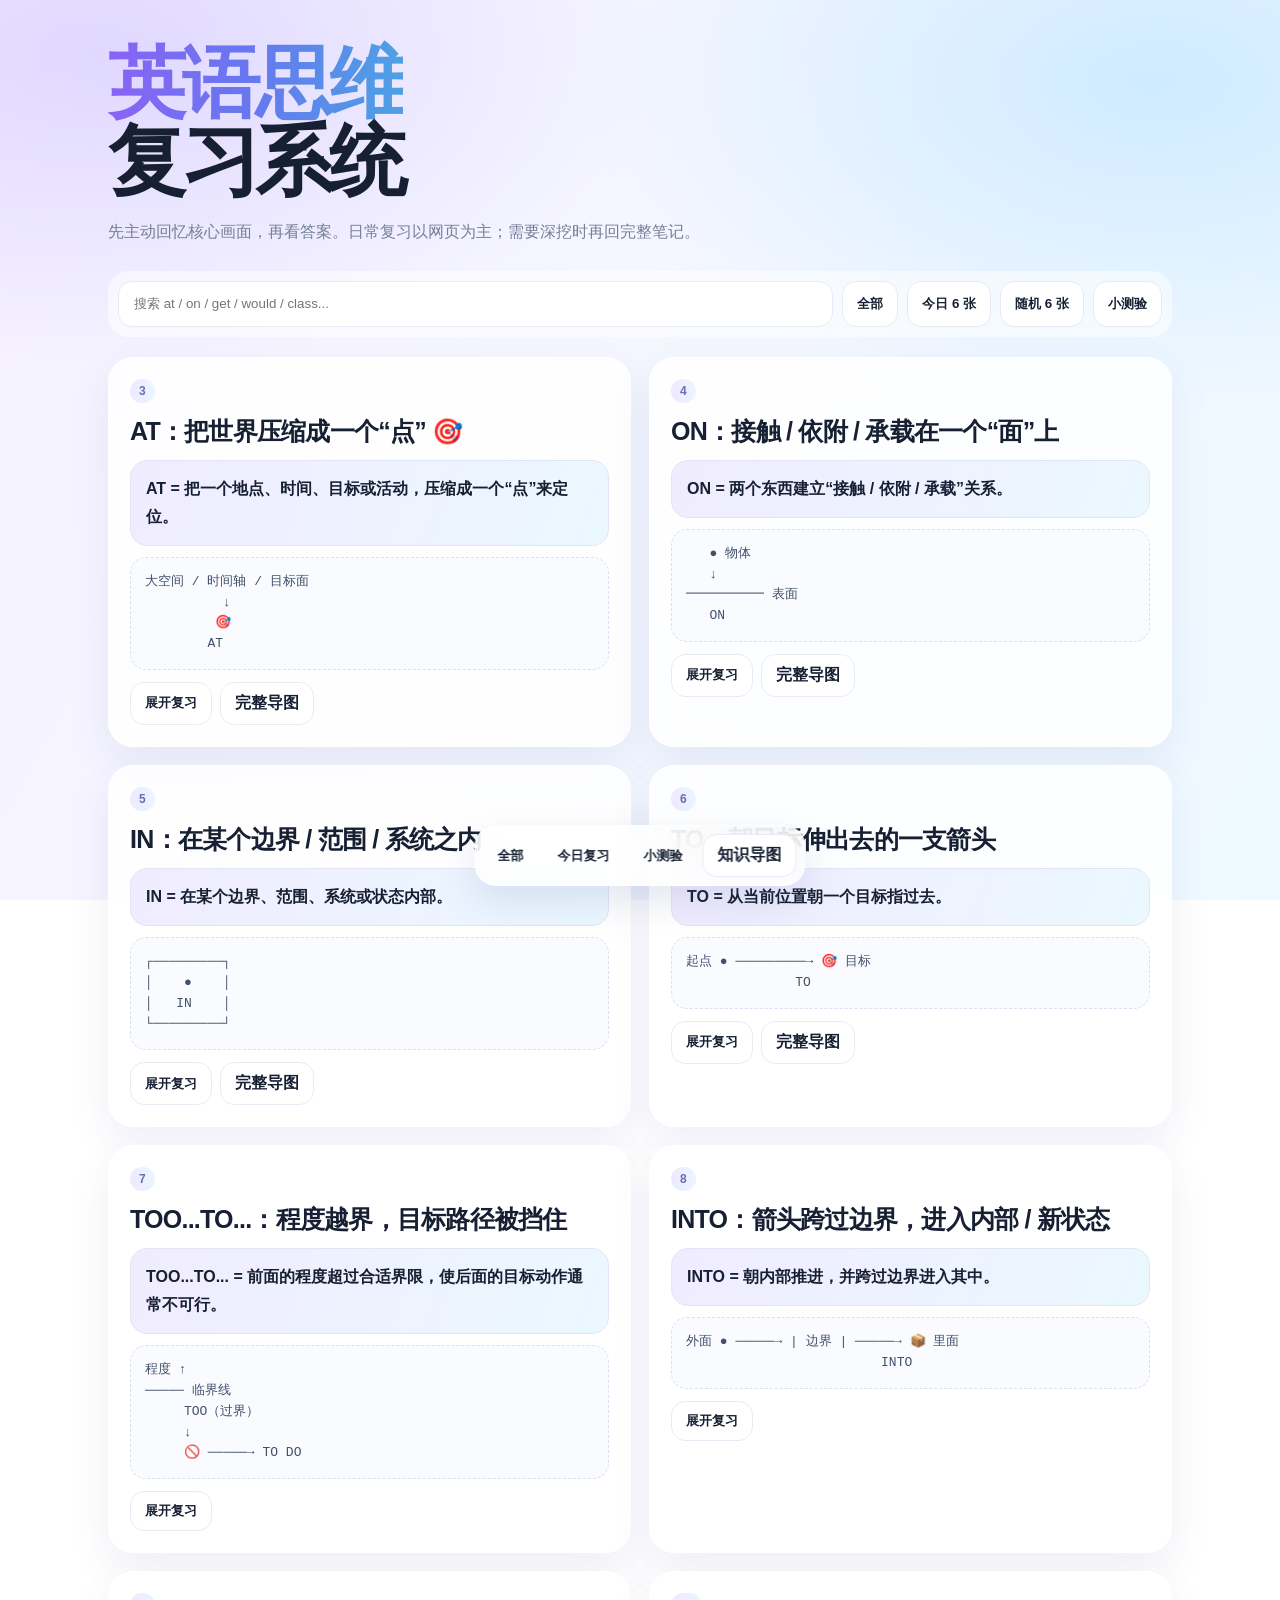
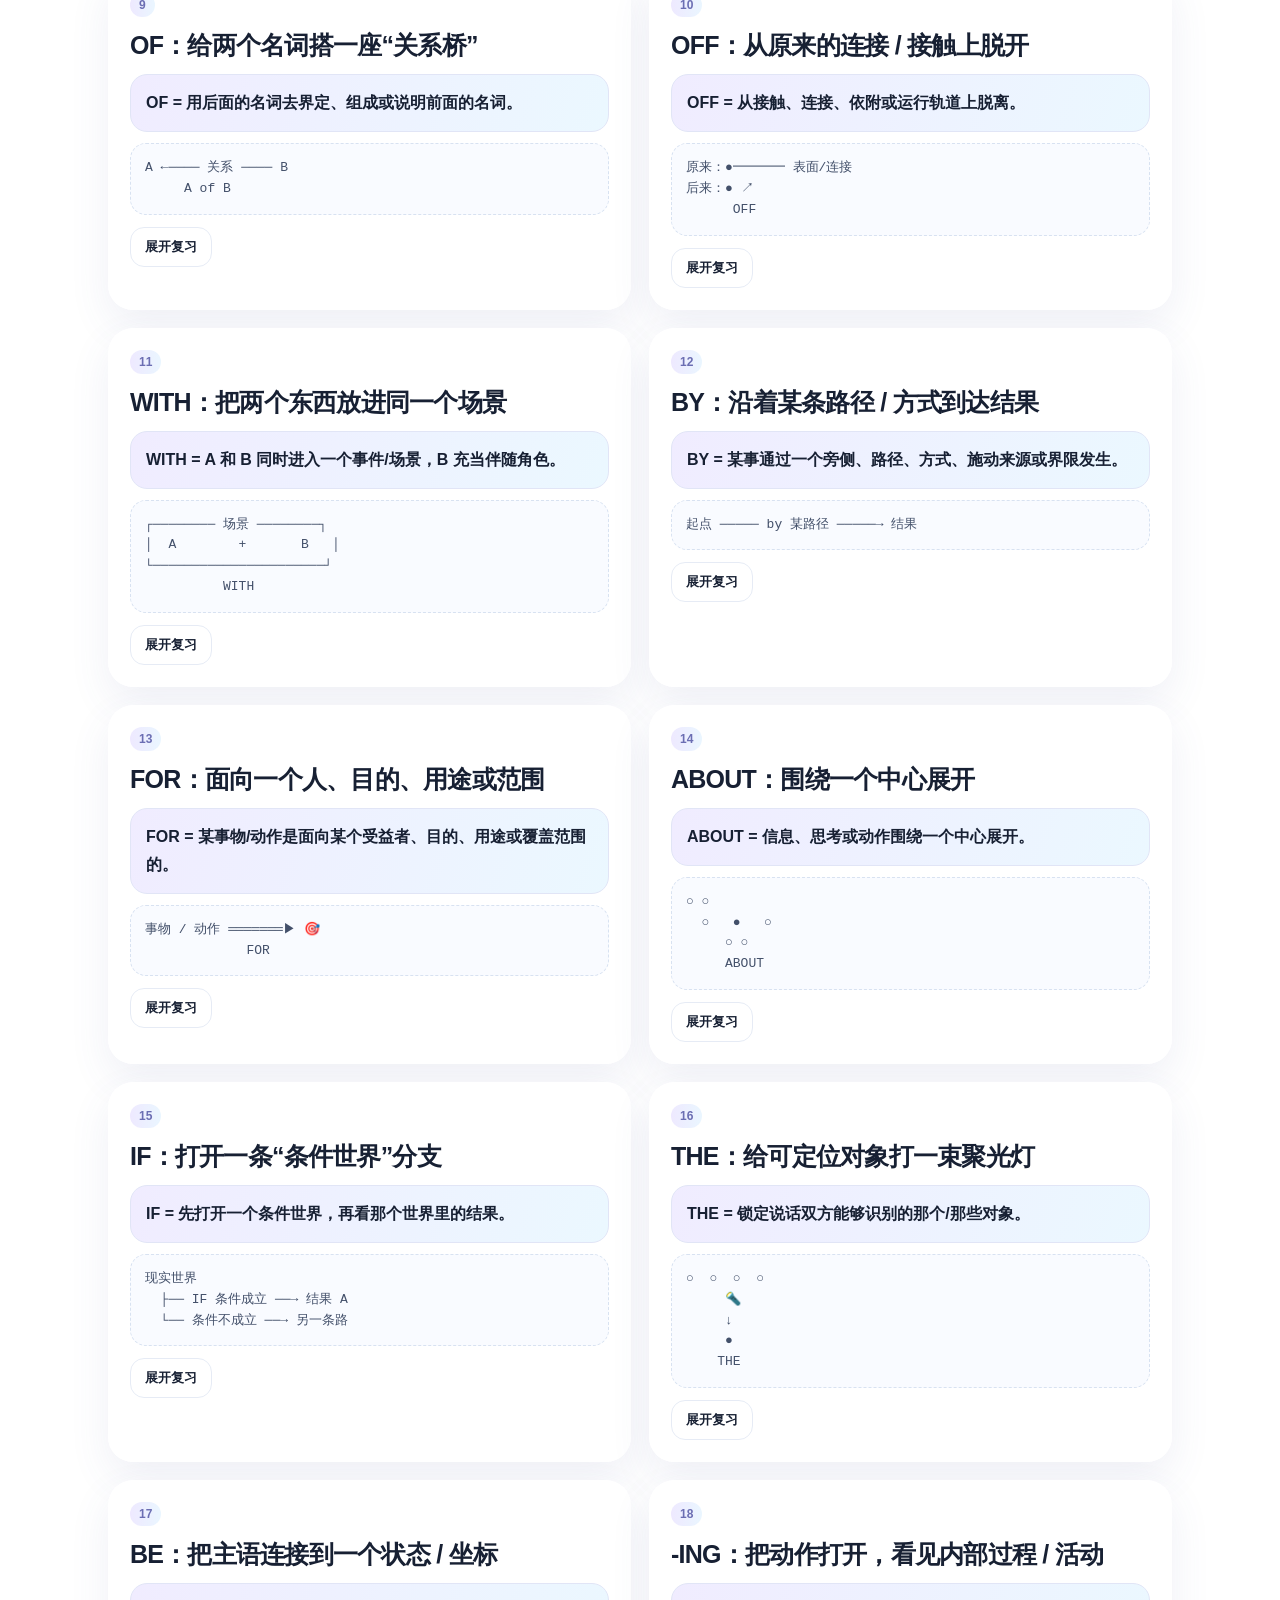
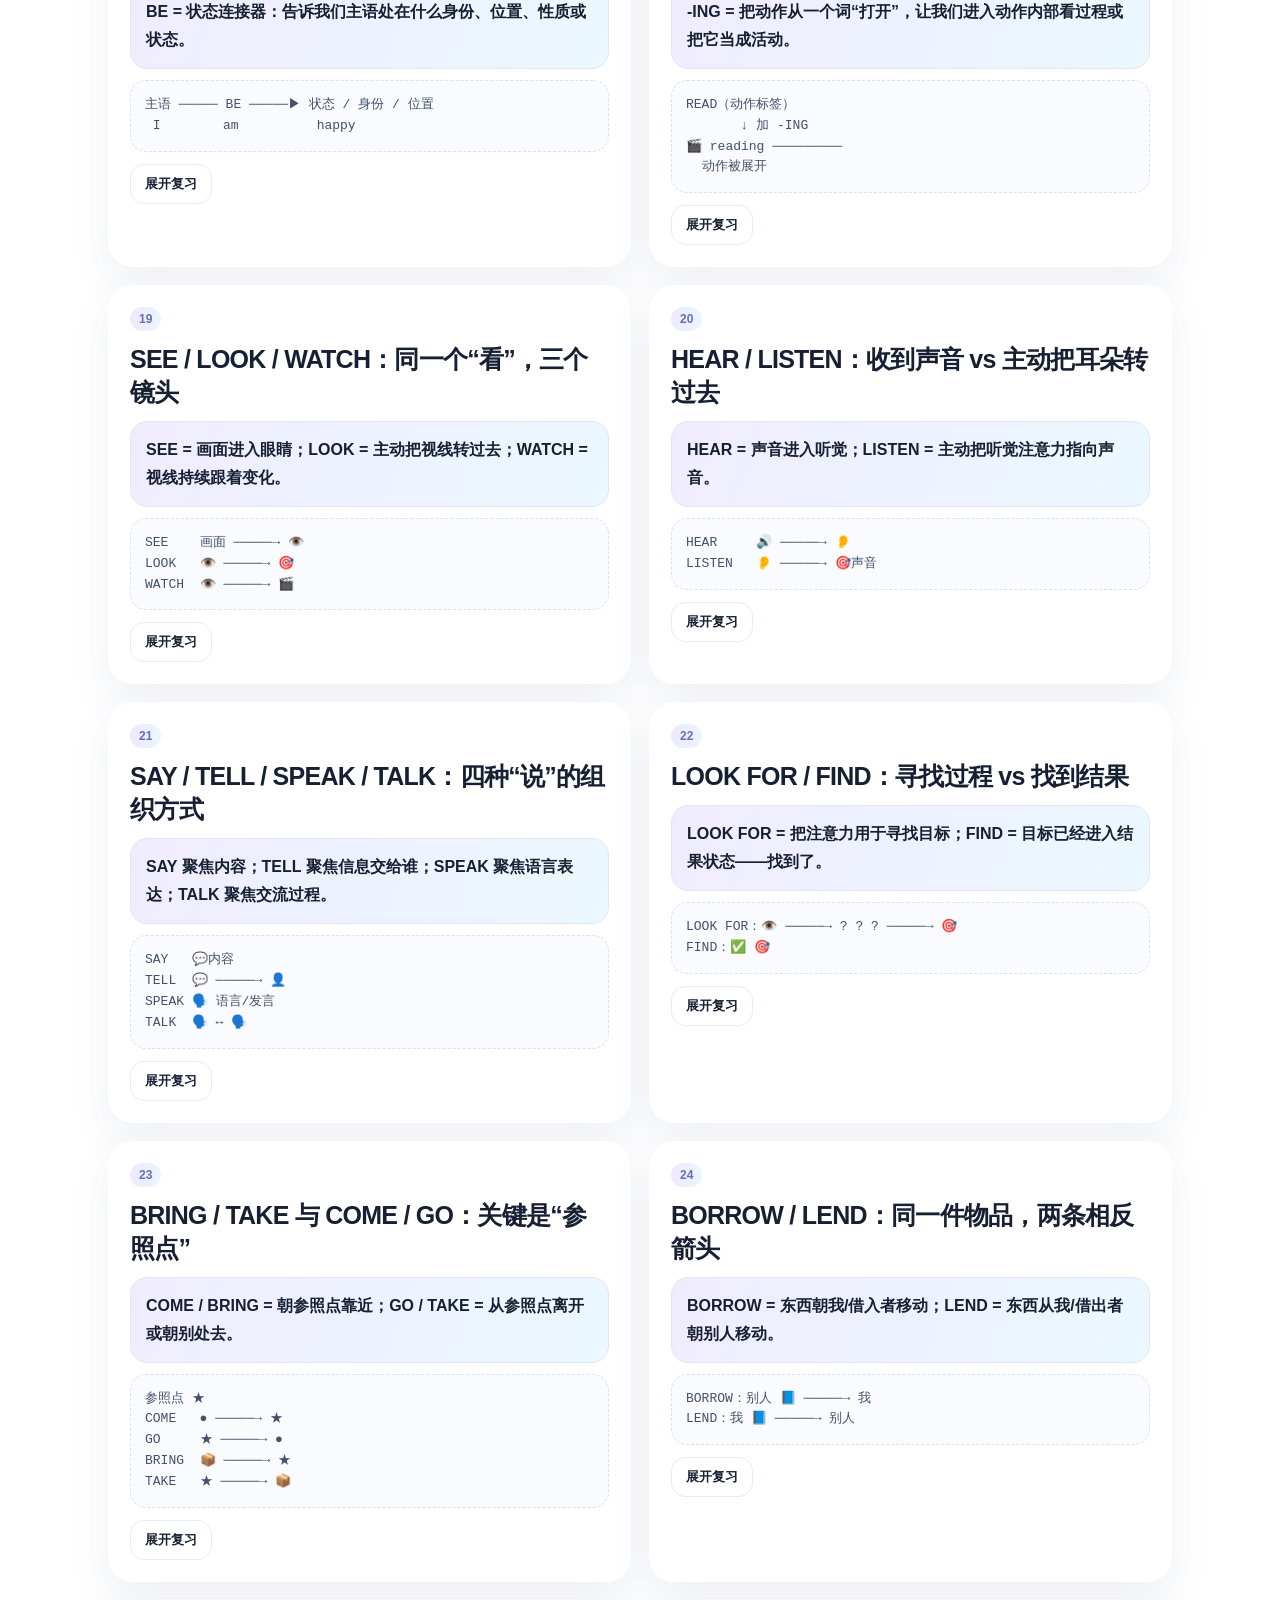
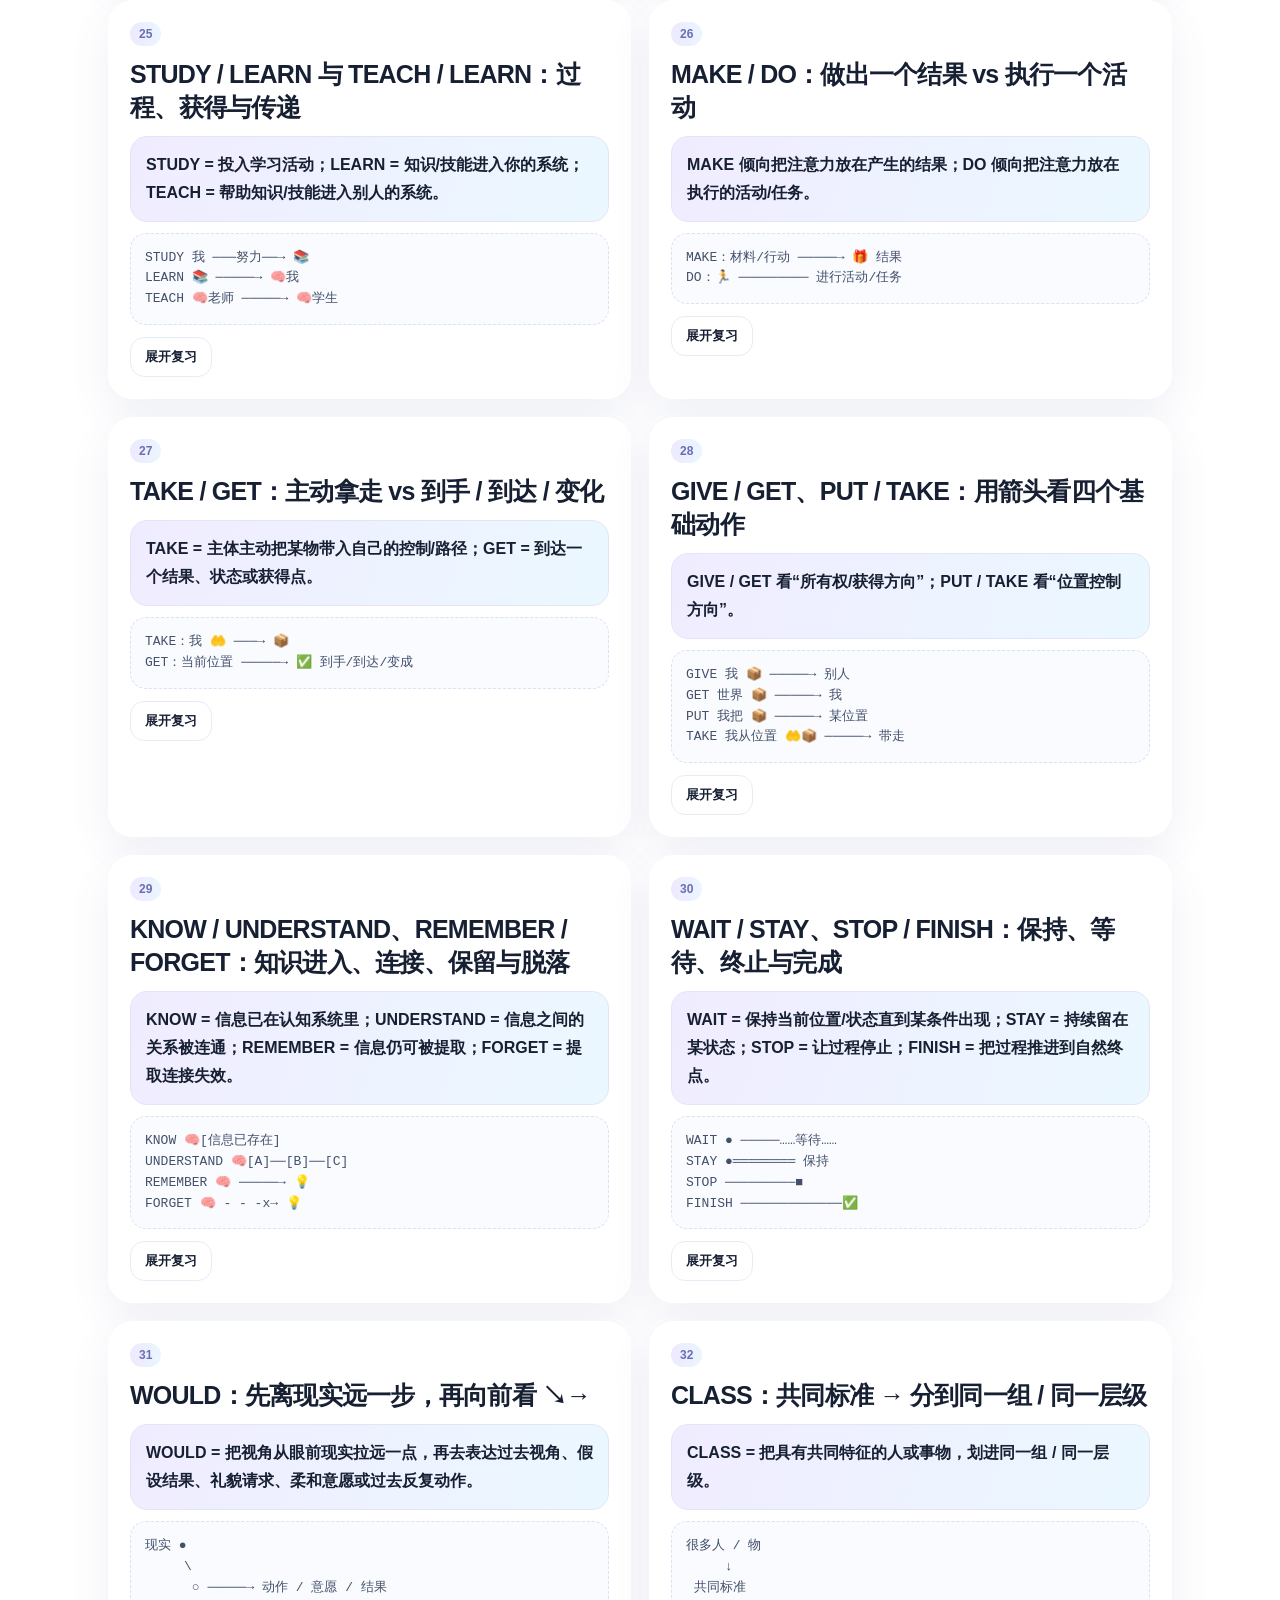
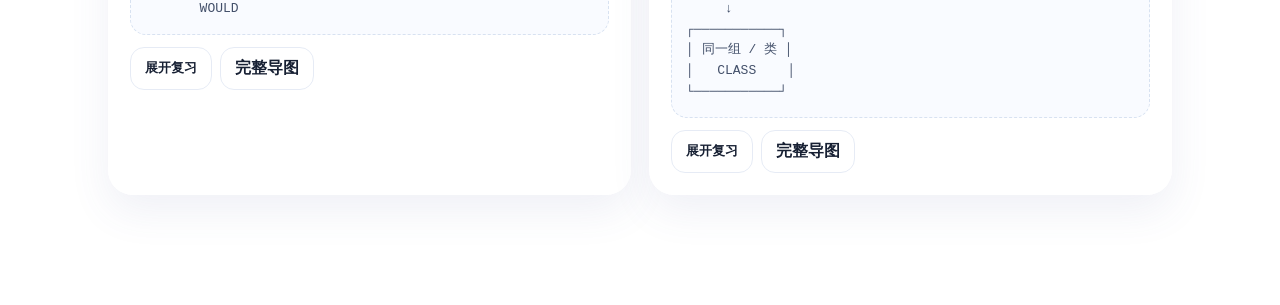
==== review.html @ 44b2db49 "Deploy production English-thinking review page with CLASS content" ====
<!doctype html><html lang="zh-CN"><head><meta charset="utf-8"><meta name="viewport" content="width=device-width,initial-scale=1"><title>英语思维复习系统</title><style>:root{--ink:#172033;--muted:#748097;--line:#e6ebf5;--glass:rgba(255,255,255,.84)}*{box-sizing:border-box}body{margin:0;color:var(--ink);font-family:-apple-system,BlinkMacSystemFont,"Segoe UI","PingFang SC","Microsoft YaHei",sans-serif;background:radial-gradient(900px 500px at 8% 6%,rgba(173,157,255,.30),transparent 62%),radial-gradient(900px 520px at 90% 9%,rgba(123,205,255,.30),transparent 64%),linear-gradient(120deg,#f6f0ff,#f5f7ff 48%,#eef9ff);background-attachment:fixed}.wrap{max-width:1100px;margin:auto;padding:34px 18px 110px}.hero{margin:10px 0 24px}.hero h1{margin:0;font-size:clamp(42px,8vw,78px);letter-spacing:-.055em;line-height:1}.grad{background:linear-gradient(90deg,#8a63f5,#6678ef 48%,#4da1e4);-webkit-background-clip:text;background-clip:text;color:transparent}.hero p{margin:18px 0 0;color:var(--muted);line-height:1.8}.tools{display:flex;gap:9px;flex-wrap:wrap;padding:10px;background:rgba(255,255,255,.54);border-radius:20px;margin:20px 0}input{flex:1;min-width:220px;height:46px;border:1px solid var(--line);border-radius:14px;padding:0 15px;background:#fff}button,a.btn{border:1px solid var(--line);border-radius:14px;padding:10px 14px;background:#fff;font-weight:760;color:var(--ink);text-decoration:none;cursor:pointer}.grid{display:grid;grid-template-columns:repeat(2,minmax(0,1fr));gap:18px}.card{background:var(--glass);border:1px solid rgba(255,255,255,.92);border-radius:25px;padding:21px;box-shadow:0 16px 42px rgba(74,91,150,.09);backdrop-filter:blur(16px)}.num{display:inline-flex;padding:5px 9px;border-radius:999px;background:linear-gradient(90deg,#eee9ff,#eaf6ff);font-size:12px;font-weight:800;color:#6b6eb3}.title{font-size:25px;font-weight:850;letter-spacing:-.03em;margin:12px 0}.core{background:linear-gradient(110deg,#f0ecff,#ebf8ff);border:1px solid #e1e5f6;border-radius:17px;padding:14px 15px;font-size:16px;line-height:1.75;font-weight:740}.visual{white-space:pre-wrap;background:#f9fbff;border:1px dashed #d8e2f1;border-radius:16px;padding:14px;margin-top:11px;font-family:ui-monospace,Menlo,monospace;font-size:13px;line-height:1.6;color:#43506a}.actions{display:flex;gap:8px;flex-wrap:wrap;margin-top:12px}.detail{display:none;margin-top:13px}.detail.open{display:block}.sec{margin-top:10px;padding:13px;border:1px solid #e6ecf5;border-radius:16px;background:rgba(255,255,255,.8)}.sec h3{margin:0 0 8px;font-size:14px}.sec p,.sec li{font-size:13.5px;line-height:1.75;color:#5e6b84}.sec ul{margin:5px 0 0;padding-left:20px}.maplink{display:inline-flex;margin-top:10px;padding:9px 12px;border-radius:12px;background:#111827;color:#fff;text-decoration:none;font-weight:750;font-size:13px}.nav{position:fixed;left:50%;bottom:14px;transform:translateX(-50%);display:flex;gap:6px;padding:8px;background:rgba(255,255,255,.82);border:1px solid rgba(255,255,255,.94);border-radius:22px;backdrop-filter:blur(20px);box-shadow:0 16px 38px rgba(79,93,152,.14)}.nav button{border:0;background:transparent}.empty{grid-column:1/-1;text-align:center;padding:60px;color:var(--muted)}@media(max-width:760px){.grid{grid-template-columns:1fr}.wrap{padding:24px 14px 110px}.hero h1{font-size:54px}.nav{width:calc(100% - 18px);justify-content:space-around}.card{border-radius:22px}}</style></head><body><div class="wrap"><div class="hero"><h1><span class="grad">英语思维</span><br>复习系统</h1><p>先主动回忆核心画面，再看答案。日常复习以网页为主；需要深挖时再回完整笔记。</p></div><div class="tools"><input id="q" placeholder="搜索 at / on / get / would / class..."><button onclick="showAll()">全部</button><button onclick="today()">今日 6 张</button><button onclick="random6()">随机 6 张</button><button onclick="quiz()">小测验</button></div><div id="cards" class="grid"></div></div><div class="nav"><button onclick="showAll()">全部</button><button onclick="today()">今日复习</button><button onclick="quiz()">小测验</button><a class="btn" href="index.html">知识导图</a></div><script>const DATA=[{"num":3,"title":"AT：把世界压缩成一个“点” 🎯","core":"AT = 把一个地点、时间、目标或活动，压缩成一个“点”来定位。","visual":"大空间 / 时间轴 / 目标面\n          ↓\n         🎯\n        AT","map":"words/at.html"},{"num":4,"title":"ON：接触 / 依附 / 承载在一个“面”上","core":"ON = 两个东西建立“接触 / 依附 / 承载”关系。","visual":"   ● 物体\n   ↓\n━━━━━━ 表面\n   ON","map":"words/on.html"},{"num":5,"title":"IN：在某个边界 / 范围 / 系统之内","core":"IN = 在某个边界、范围、系统或状态内部。","visual":"┌─────────┐\n│    ●    │\n│   IN    │\n└─────────┘","map":"words/in.html"},{"num":6,"title":"TO：朝目标伸出去的一支箭头","core":"TO = 从当前位置朝一个目标指过去。","visual":"起点 ● ─────────→ 🎯 目标\n              TO","map":"words/to-xstyle.html"},{"num":7,"title":"TOO...TO...：程度越界，目标路径被挡住","core":"TOO...TO... = 前面的程度超过合适界限，使后面的目标动作通常不可行。","visual":"程度 ↑\n───── 临界线\n     TOO（过界）\n     ↓\n     🚫 ─────→ TO DO"},{"num":8,"title":"INTO：箭头跨过边界，进入内部 / 新状态","core":"INTO = 朝内部推进，并跨过边界进入其中。","visual":"外面 ● ─────→ | 边界 | ─────→ 📦 里面\n                         INTO"},{"num":9,"title":"OF：给两个名词搭一座“关系桥”","core":"OF = 用后面的名词去界定、组成或说明前面的名词。","visual":"A ←──── 关系 ──── B\n     A of B"},{"num":10,"title":"OFF：从原来的连接 / 接触上脱开","core":"OFF = 从接触、连接、依附或运行轨道上脱离。","visual":"原来：●━━━━ 表面/连接\n后来：● ↗\n      OFF"},{"num":11,"title":"WITH：把两个东西放进同一个场景","core":"WITH = A 和 B 同时进入一个事件/场景，B 充当伴随角色。","visual":"┌──────── 场景 ────────┐\n│  A        +       B   │\n└──────────────────────┘\n          WITH"},{"num":12,"title":"BY：沿着某条路径 / 方式到达结果","core":"BY = 某事通过一个旁侧、路径、方式、施动来源或界限发生。","visual":"起点 ───── by 某路径 ─────→ 结果"},{"num":13,"title":"FOR：面向一个人、目的、用途或范围","core":"FOR = 某事物/动作是面向某个受益者、目的、用途或覆盖范围的。","visual":"事物 / 动作 ═══════▶ 🎯\n             FOR"},{"num":14,"title":"ABOUT：围绕一个中心展开","core":"ABOUT = 信息、思考或动作围绕一个中心展开。","visual":"○ ○\n  ○   ●   ○\n     ○ ○\n     ABOUT"},{"num":15,"title":"IF：打开一条“条件世界”分支","core":"IF = 先打开一个条件世界，再看那个世界里的结果。","visual":"现实世界\n  ├── IF 条件成立 ──→ 结果 A\n  └── 条件不成立 ──→ 另一条路"},{"num":16,"title":"THE：给可定位对象打一束聚光灯","core":"THE = 锁定说话双方能够识别的那个/那些对象。","visual":"○  ○  ○  ○\n     🔦\n     ↓\n     ●\n    THE"},{"num":17,"title":"BE：把主语连接到一个状态 / 坐标","core":"BE = 状态连接器：告诉我们主语处在什么身份、位置、性质或状态。","visual":"主语 ───── BE ─────▶ 状态 / 身份 / 位置\n I        am          happy"},{"num":18,"title":"-ING：把动作打开，看见内部过程 / 活动","core":"-ING = 把动作从一个词“打开”，让我们进入动作内部看过程或把它当成活动。","visual":"READ（动作标签）\n       ↓ 加 -ING\n🎬 reading ─────────\n  动作被展开"},{"num":19,"title":"SEE / LOOK / WATCH：同一个“看”，三个镜头","core":"SEE = 画面进入眼睛；LOOK = 主动把视线转过去；WATCH = 视线持续跟着变化。","visual":"SEE    画面 ─────→ 👁️\nLOOK   👁️ ─────→ 🎯\nWATCH  👁️ ─────→ 🎬"},{"num":20,"title":"HEAR / LISTEN：收到声音 vs 主动把耳朵转过去","core":"HEAR = 声音进入听觉；LISTEN = 主动把听觉注意力指向声音。","visual":"HEAR     🔊 ─────→ 👂\nLISTEN   👂 ─────→ 🎯声音"},{"num":21,"title":"SAY / TELL / SPEAK / TALK：四种“说”的组织方式","core":"SAY 聚焦内容；TELL 聚焦信息交给谁；SPEAK 聚焦语言表达；TALK 聚焦交流过程。","visual":"SAY   💬内容\nTELL  💬 ─────→ 👤\nSPEAK 🗣️ 语言/发言\nTALK  🗣️ ↔ 🗣️"},{"num":22,"title":"LOOK FOR / FIND：寻找过程 vs 找到结果","core":"LOOK FOR = 把注意力用于寻找目标；FIND = 目标已经进入结果状态——找到了。","visual":"LOOK FOR：👁️ ─────→ ? ? ? ─────→ 🎯\nFIND：✅ 🎯"},{"num":23,"title":"BRING / TAKE 与 COME / GO：关键是“参照点”","core":"COME / BRING = 朝参照点靠近；GO / TAKE = 从参照点离开或朝别处去。","visual":"参照点 ★\nCOME   ● ─────→ ★\nGO     ★ ─────→ ●\nBRING  📦 ─────→ ★\nTAKE   ★ ─────→ 📦"},{"num":24,"title":"BORROW / LEND：同一件物品，两条相反箭头","core":"BORROW = 东西朝我/借入者移动；LEND = 东西从我/借出者朝别人移动。","visual":"BORROW：别人 📘 ─────→ 我\nLEND：我 📘 ─────→ 别人"},{"num":25,"title":"STUDY / LEARN 与 TEACH / LEARN：过程、获得与传递","core":"STUDY = 投入学习活动；LEARN = 知识/技能进入你的系统；TEACH = 帮助知识/技能进入别人的系统。","visual":"STUDY 我 ───努力──→ 📚\nLEARN 📚 ─────→ 🧠我\nTEACH 🧠老师 ─────→ 🧠学生"},{"num":26,"title":"MAKE / DO：做出一个结果 vs 执行一个活动","core":"MAKE 倾向把注意力放在产生的结果；DO 倾向把注意力放在执行的活动/任务。","visual":"MAKE：材料/行动 ─────→ 🎁 结果\nDO：🏃 ───────── 进行活动/任务"},{"num":27,"title":"TAKE / GET：主动拿走 vs 到手 / 到达 / 变化","core":"TAKE = 主体主动把某物带入自己的控制/路径；GET = 到达一个结果、状态或获得点。","visual":"TAKE：我 🤲 ───→ 📦\nGET：当前位置 ─────→ ✅ 到手/到达/变成"},{"num":28,"title":"GIVE / GET、PUT / TAKE：用箭头看四个基础动作","core":"GIVE / GET 看“所有权/获得方向”；PUT / TAKE 看“位置控制方向”。","visual":"GIVE 我 📦 ─────→ 别人\nGET 世界 📦 ─────→ 我\nPUT 我把 📦 ─────→ 某位置\nTAKE 我从位置 🤲📦 ─────→ 带走"},{"num":29,"title":"KNOW / UNDERSTAND、REMEMBER / FORGET：知识进入、连接、保留与脱落","core":"KNOW = 信息已在认知系统里；UNDERSTAND = 信息之间的关系被连通；REMEMBER = 信息仍可被提取；FORGET = 提取连接失效。","visual":"KNOW 🧠[信息已存在]\nUNDERSTAND 🧠[A]──[B]──[C]\nREMEMBER 🧠 ─────→ 💡\nFORGET 🧠 - - -x→ 💡"},{"num":30,"title":"WAIT / STAY、STOP / FINISH：保持、等待、终止与完成","core":"WAIT = 保持当前位置/状态直到某条件出现；STAY = 持续留在某状态；STOP = 让过程停止；FINISH = 把过程推进到自然终点。","visual":"WAIT ● ─────……等待……\nSTAY ●════════ 保持\nSTOP ─────────■\nFINISH ─────────────✅"},{"num":31,"title":"WOULD：先离现实远一步，再向前看 ↘→","core":"WOULD = 把视角从眼前现实拉远一点，再去表达过去视角、假设结果、礼貌请求、柔和意愿或过去反复动作。","visual":"现实 ●\n     \\\n      ○ ─────→ 动作 / 意愿 / 结果\n       WOULD","map":"words/would.html"},{"num":32,"title":"CLASS：共同标准 → 分到同一组 / 同一层级","core":"CLASS = 把具有共同特征的人或事物，划进同一组 / 同一层级。","visual":"很多人 / 物\n     ↓\n 共同标准\n     ↓\n┌───────────┐\n│ 同一组 / 类 │\n│   CLASS    │\n└───────────┘","map":"words/class-xstyle.html","detail":{"thinking":"class 的底层不是“教室”，而是分类 / 分组 / 层级化。学校里的班级、课堂活动、毕业届别、社会阶层、等级和类别，背后都保留了“共同标准 → 归组 / 分层”的结构。","growth":["学生群体 → Our class has 30 students.","课堂活动 → I have an English class today.","毕业届别 → the class of 2026","社会阶层 → the middle class","等级 → first class","类别 → a class of animals"],"contrast":["CLASS ≠ CLASSROOM：class 是组 / 课 / 类；classroom 是上课的房间。","CLASS vs LESSON：lesson 更聚焦一次具体教学内容。","CLASS vs COURSE：course 是一整套持续一段时间的课程。","CLASS vs GROUP：group 更泛，不一定带正式分类标准。"],"patterns":["in class：在上课 / 课堂状态中","have class：有课 / 上课","English / math class：某学科课程","the class of + 年份：某届毕业生","middle / working / upper class：社会阶层"],"examples":["Our class is very friendly.","I have a math class at 10.","Please be quiet in class.","She graduated with the class of 2026.","They flew first class."]}}];function esc(s){return String(s||'').replace(/[&<>\"]/g,m=>({'&':'&amp;','<':'&lt;','>':'&gt;','\"':'&quot;'}[m]))}function detailHtml(x){if(!x.detail)return '<div class="sec"><h3>复习提示</h3><p>先只看词名，自己说出核心画面；答不出来再回看上面的核心句。</p></div>';const d=x.detail;return `<div class="sec"><h3>🧠 底层英语思维</h3><p>${esc(d.thinking)}</p></div><div class="sec"><h3>🌱 意义生长</h3><ul>${d.growth.map(v=>`<li>${esc(v)}</li>`).join('')}</ul></div><div class="sec"><h3>🆚 易混对比</h3><ul>${d.contrast.map(v=>`<li>${esc(v)}</li>`).join('')}</ul></div><div class="sec"><h3>⚡ 高频结构</h3><ul>${d.patterns.map(v=>`<li>${esc(v)}</li>`).join('')}</ul></div><div class="sec"><h3>📝 代表例句</h3><ul>${d.examples.map(v=>`<li>${esc(v)}</li>`).join('')}</ul></div>`}function card(x){return `<article class="card"><span class="num">${x.num}</span><div class="title">${esc(x.title)}</div><div class="core">${esc(x.core)}</div><div class="visual">${esc(x.visual)}</div><div class="actions"><button onclick="toggle(this)">展开复习</button>${x.map?`<a class="btn" href="${x.map}">完整导图</a>`:''}</div><div class="detail">${detailHtml(x)}${x.map?`<a class="maplink" href="${x.map}">打开 XSTYLE 完整思维导图 →</a>`:''}</div></article>`}function render(list){cards.innerHTML=list.length?list.map(card).join(''):'<div class="empty">没有找到相关词。</div>'}function toggle(btn){const d=btn.closest('.card').querySelector('.detail');d.classList.toggle('open');btn.textContent=d.classList.contains('open')?'收起':'展开复习'}function showAll(){render(DATA)}function random6(){render([...DATA].sort(()=>Math.random()-.5).slice(0,6))}function today(){const n=DATA.length,s=(new Date().getDate()*7)%Math.max(1,n-6);render(DATA.slice(s,s+6))}function quiz(){const x=DATA[Math.floor(Math.random()*DATA.length)];alert('先在脑中说出核心画面：\n'+x.title.split('：')[0]+'\n\n答案：\n'+x.core+'\n\n'+x.visual)}q.addEventListener('input',e=>{const t=e.target.value.toLowerCase();render(DATA.filter(x=>(x.title+' '+x.core).toLowerCase().includes(t)))});render(DATA);</script></body></html>
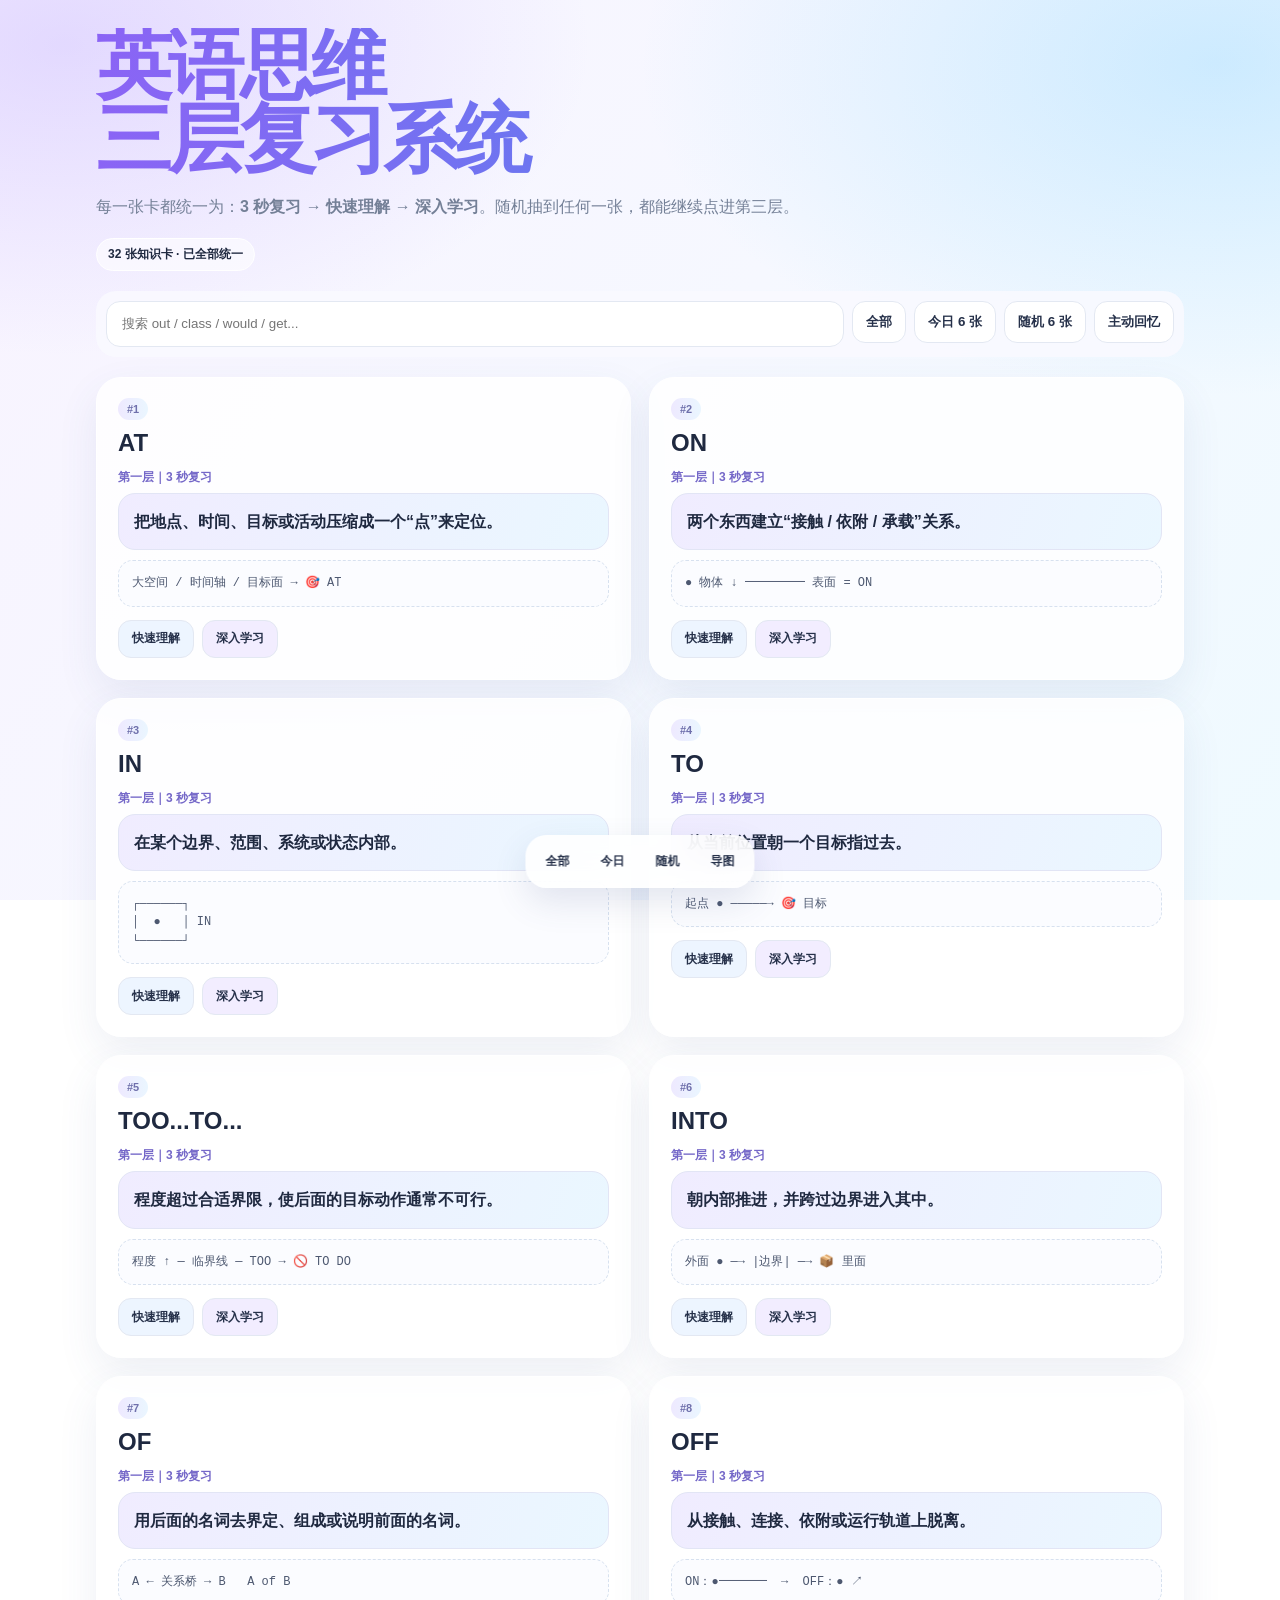
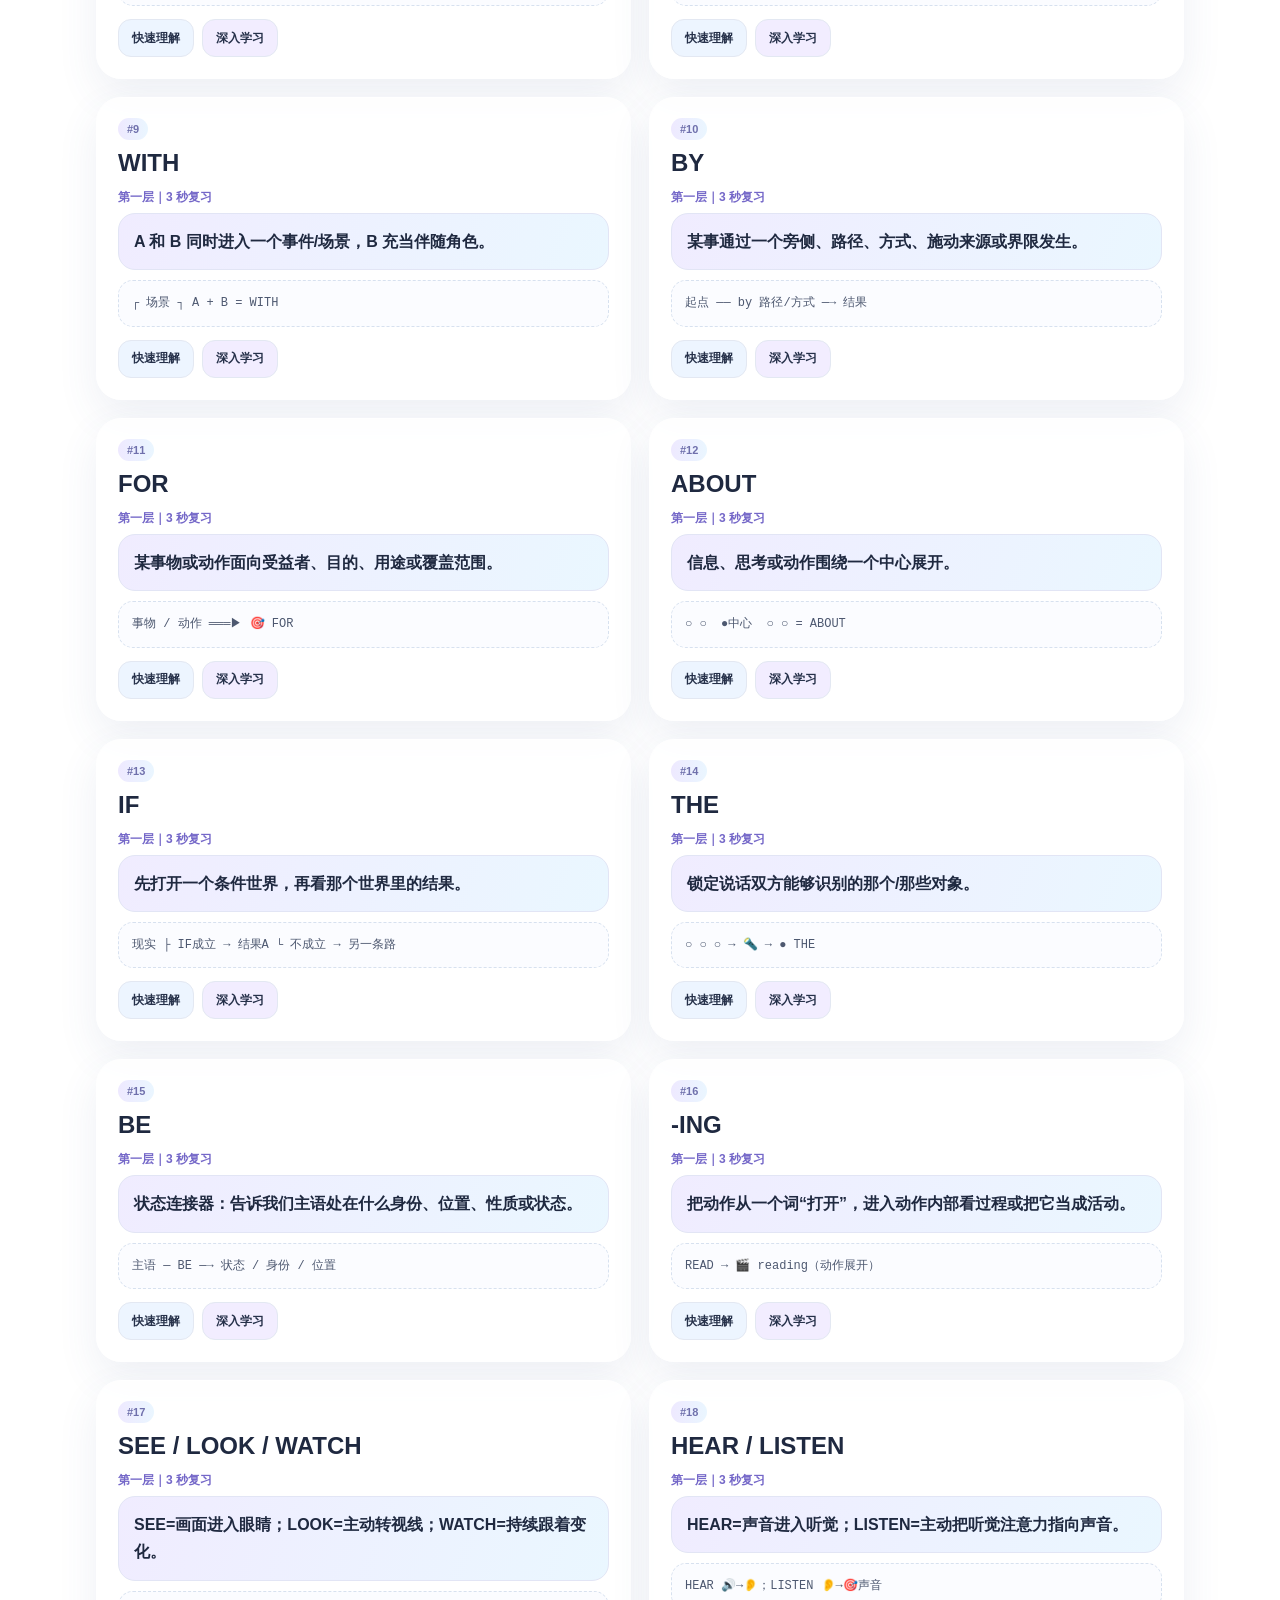
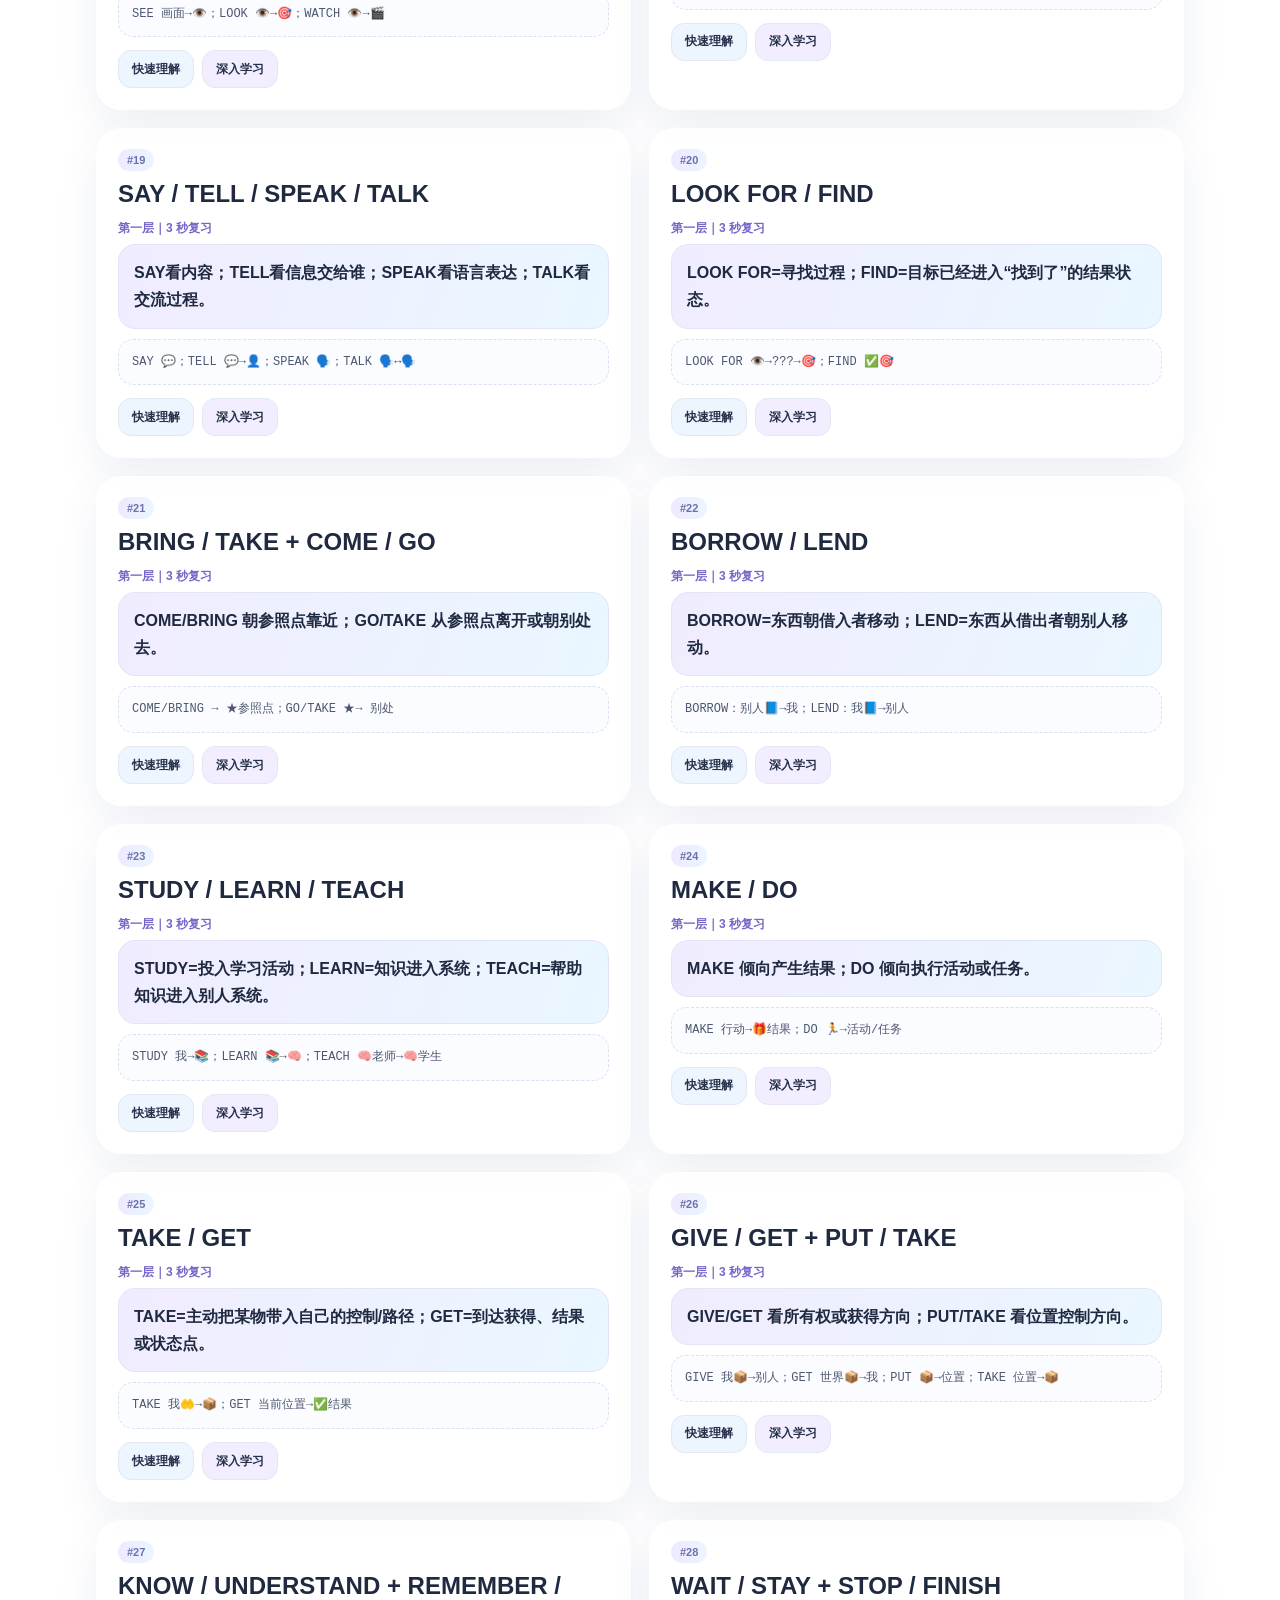
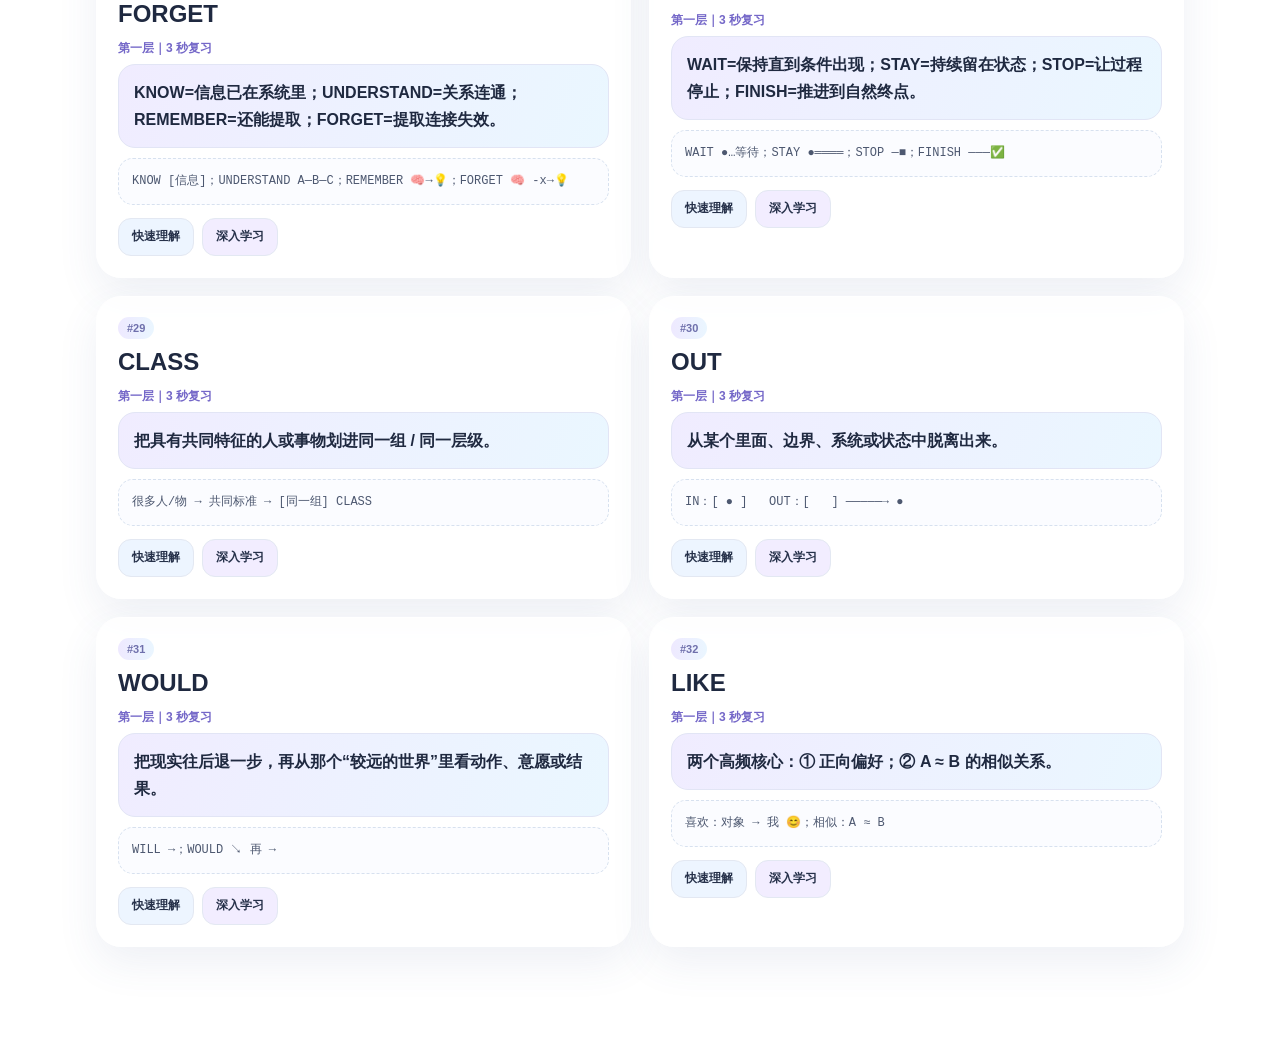
==== commit 58f3b6eb: "Redirect review.html to complete three-layer review system" ====
--- a/review.html
+++ b/review.html
@@ -1 +1 @@
-<!doctype html><html lang="zh-CN"><head><meta charset="utf-8"><meta name="viewport" content="width=device-width,initial-scale=1"><title>英语思维复习系统</title><style>:root{--ink:#172033;--muted:#748097;--line:#e6ebf5;--glass:rgba(255,255,255,.84)}*{box-sizing:border-box}body{margin:0;color:var(--ink);font-family:-apple-system,BlinkMacSystemFont,"Segoe UI","PingFang SC","Microsoft YaHei",sans-serif;background:radial-gradient(900px 500px at 8% 6%,rgba(173,157,255,.30),transparent 62%),radial-gradient(900px 520px at 90% 9%,rgba(123,205,255,.30),transparent 64%),linear-gradient(120deg,#f6f0ff,#f5f7ff 48%,#eef9ff);background-attachment:fixed}.wrap{max-width:1100px;margin:auto;padding:34px 18px 110px}.hero{margin:10px 0 24px}.hero h1{margin:0;font-size:clamp(42px,8vw,78px);letter-spacing:-.055em;line-height:1}.grad{background:linear-gradient(90deg,#8a63f5,#6678ef 48%,#4da1e4);-webkit-background-clip:text;background-clip:text;color:transparent}.hero p{margin:18px 0 0;color:var(--muted);line-height:1.8}.tools{display:flex;gap:9px;flex-wrap:wrap;padding:10px;background:rgba(255,255,255,.54);border-radius:20px;margin:20px 0}input{flex:1;min-width:220px;height:46px;border:1px solid var(--line);border-radius:14px;padding:0 15px;background:#fff}button,a.btn{border:1px solid var(--line);border-radius:14px;padding:10px 14px;background:#fff;font-weight:760;color:var(--ink);text-decoration:none;cursor:pointer}.grid{display:grid;grid-template-columns:repeat(2,minmax(0,1fr));gap:18px}.card{background:var(--glass);border:1px solid rgba(255,255,255,.92);border-radius:25px;padding:21px;box-shadow:0 16px 42px rgba(74,91,150,.09);backdrop-filter:blur(16px)}.num{display:inline-flex;padding:5px 9px;border-radius:999px;background:linear-gradient(90deg,#eee9ff,#eaf6ff);font-size:12px;font-weight:800;color:#6b6eb3}.title{font-size:25px;font-weight:850;letter-spacing:-.03em;margin:12px 0}.core{background:linear-gradient(110deg,#f0ecff,#ebf8ff);border:1px solid #e1e5f6;border-radius:17px;padding:14px 15px;font-size:16px;line-height:1.75;font-weight:740}.visual{white-space:pre-wrap;background:#f9fbff;border:1px dashed #d8e2f1;border-radius:16px;padding:14px;margin-top:11px;font-family:ui-monospace,Menlo,monospace;font-size:13px;line-height:1.6;color:#43506a}.actions{display:flex;gap:8px;flex-wrap:wrap;margin-top:12px}.detail{display:none;margin-top:13px}.detail.open{display:block}.sec{margin-top:10px;padding:13px;border:1px solid #e6ecf5;border-radius:16px;background:rgba(255,255,255,.8)}.sec h3{margin:0 0 8px;font-size:14px}.sec p,.sec li{font-size:13.5px;line-height:1.75;color:#5e6b84}.sec ul{margin:5px 0 0;padding-left:20px}.maplink{display:inline-flex;margin-top:10px;padding:9px 12px;border-radius:12px;background:#111827;color:#fff;text-decoration:none;font-weight:750;font-size:13px}.nav{position:fixed;left:50%;bottom:14px;transform:translateX(-50%);display:flex;gap:6px;padding:8px;background:rgba(255,255,255,.82);border:1px solid rgba(255,255,255,.94);border-radius:22px;backdrop-filter:blur(20px);box-shadow:0 16px 38px rgba(79,93,152,.14)}.nav button{border:0;background:transparent}.empty{grid-column:1/-1;text-align:center;padding:60px;color:var(--muted)}@media(max-width:760px){.grid{grid-template-columns:1fr}.wrap{padding:24px 14px 110px}.hero h1{font-size:54px}.nav{width:calc(100% - 18px);justify-content:space-around}.card{border-radius:22px}}</style></head><body><div class="wrap"><div class="hero"><h1><span class="grad">英语思维</span><br>复习系统</h1><p>先主动回忆核心画面，再看答案。日常复习以网页为主；需要深挖时再回完整笔记。</p></div><div class="tools"><input id="q" placeholder="搜索 at / on / get / would / class..."><button onclick="showAll()">全部</button><button onclick="today()">今日 6 张</button><button onclick="random6()">随机 6 张</button><button onclick="quiz()">小测验</button></div><div id="cards" class="grid"></div></div><div class="nav"><button onclick="showAll()">全部</button><button onclick="today()">今日复习</button><button onclick="quiz()">小测验</button><a class="btn" href="index.html">知识导图</a></div><script>const DATA=[{"num":3,"title":"AT：把世界压缩成一个“点” 🎯","core":"AT = 把一个地点、时间、目标或活动，压缩成一个“点”来定位。","visual":"大空间 / 时间轴 / 目标面\n          ↓\n         🎯\n        AT","map":"words/at.html"},{"num":4,"title":"ON：接触 / 依附 / 承载在一个“面”上","core":"ON = 两个东西建立“接触 / 依附 / 承载”关系。","visual":"   ● 物体\n   ↓\n━━━━━━ 表面\n   ON","map":"words/on.html"},{"num":5,"title":"IN：在某个边界 / 范围 / 系统之内","core":"IN = 在某个边界、范围、系统或状态内部。","visual":"┌─────────┐\n│    ●    │\n│   IN    │\n└─────────┘","map":"words/in.html"},{"num":6,"title":"TO：朝目标伸出去的一支箭头","core":"TO = 从当前位置朝一个目标指过去。","visual":"起点 ● ─────────→ 🎯 目标\n              TO","map":"words/to-xstyle.html"},{"num":7,"title":"TOO...TO...：程度越界，目标路径被挡住","core":"TOO...TO... = 前面的程度超过合适界限，使后面的目标动作通常不可行。","visual":"程度 ↑\n───── 临界线\n     TOO（过界）\n     ↓\n     🚫 ─────→ TO DO"},{"num":8,"title":"INTO：箭头跨过边界，进入内部 / 新状态","core":"INTO = 朝内部推进，并跨过边界进入其中。","visual":"外面 ● ─────→ | 边界 | ─────→ 📦 里面\n                         INTO"},{"num":9,"title":"OF：给两个名词搭一座“关系桥”","core":"OF = 用后面的名词去界定、组成或说明前面的名词。","visual":"A ←──── 关系 ──── B\n     A of B"},{"num":10,"title":"OFF：从原来的连接 / 接触上脱开","core":"OFF = 从接触、连接、依附或运行轨道上脱离。","visual":"原来：●━━━━ 表面/连接\n后来：● ↗\n      OFF"},{"num":11,"title":"WITH：把两个东西放进同一个场景","core":"WITH = A 和 B 同时进入一个事件/场景，B 充当伴随角色。","visual":"┌──────── 场景 ────────┐\n│  A        +       B   │\n└──────────────────────┘\n          WITH"},{"num":12,"title":"BY：沿着某条路径 / 方式到达结果","core":"BY = 某事通过一个旁侧、路径、方式、施动来源或界限发生。","visual":"起点 ───── by 某路径 ─────→ 结果"},{"num":13,"title":"FOR：面向一个人、目的、用途或范围","core":"FOR = 某事物/动作是面向某个受益者、目的、用途或覆盖范围的。","visual":"事物 / 动作 ═══════▶ 🎯\n             FOR"},{"num":14,"title":"ABOUT：围绕一个中心展开","core":"ABOUT = 信息、思考或动作围绕一个中心展开。","visual":"○ ○\n  ○   ●   ○\n     ○ ○\n     ABOUT"},{"num":15,"title":"IF：打开一条“条件世界”分支","core":"IF = 先打开一个条件世界，再看那个世界里的结果。","visual":"现实世界\n  ├── IF 条件成立 ──→ 结果 A\n  └── 条件不成立 ──→ 另一条路"},{"num":16,"title":"THE：给可定位对象打一束聚光灯","core":"THE = 锁定说话双方能够识别的那个/那些对象。","visual":"○  ○  ○  ○\n     🔦\n     ↓\n     ●\n    THE"},{"num":17,"title":"BE：把主语连接到一个状态 / 坐标","core":"BE = 状态连接器：告诉我们主语处在什么身份、位置、性质或状态。","visual":"主语 ───── BE ─────▶ 状态 / 身份 / 位置\n I        am          happy"},{"num":18,"title":"-ING：把动作打开，看见内部过程 / 活动","core":"-ING = 把动作从一个词“打开”，让我们进入动作内部看过程或把它当成活动。","visual":"READ（动作标签）\n       ↓ 加 -ING\n🎬 reading ─────────\n  动作被展开"},{"num":19,"title":"SEE / LOOK / WATCH：同一个“看”，三个镜头","core":"SEE = 画面进入眼睛；LOOK = 主动把视线转过去；WATCH = 视线持续跟着变化。","visual":"SEE    画面 ─────→ 👁️\nLOOK   👁️ ─────→ 🎯\nWATCH  👁️ ─────→ 🎬"},{"num":20,"title":"HEAR / LISTEN：收到声音 vs 主动把耳朵转过去","core":"HEAR = 声音进入听觉；LISTEN = 主动把听觉注意力指向声音。","visual":"HEAR     🔊 ─────→ 👂\nLISTEN   👂 ─────→ 🎯声音"},{"num":21,"title":"SAY / TELL / SPEAK / TALK：四种“说”的组织方式","core":"SAY 聚焦内容；TELL 聚焦信息交给谁；SPEAK 聚焦语言表达；TALK 聚焦交流过程。","visual":"SAY   💬内容\nTELL  💬 ─────→ 👤\nSPEAK 🗣️ 语言/发言\nTALK  🗣️ ↔ 🗣️"},{"num":22,"title":"LOOK FOR / FIND：寻找过程 vs 找到结果","core":"LOOK FOR = 把注意力用于寻找目标；FIND = 目标已经进入结果状态——找到了。","visual":"LOOK FOR：👁️ ─────→ ? ? ? ─────→ 🎯\nFIND：✅ 🎯"},{"num":23,"title":"BRING / TAKE 与 COME / GO：关键是“参照点”","core":"COME / BRING = 朝参照点靠近；GO / TAKE = 从参照点离开或朝别处去。","visual":"参照点 ★\nCOME   ● ─────→ ★\nGO     ★ ─────→ ●\nBRING  📦 ─────→ ★\nTAKE   ★ ─────→ 📦"},{"num":24,"title":"BORROW / LEND：同一件物品，两条相反箭头","core":"BORROW = 东西朝我/借入者移动；LEND = 东西从我/借出者朝别人移动。","visual":"BORROW：别人 📘 ─────→ 我\nLEND：我 📘 ─────→ 别人"},{"num":25,"title":"STUDY / LEARN 与 TEACH / LEARN：过程、获得与传递","core":"STUDY = 投入学习活动；LEARN = 知识/技能进入你的系统；TEACH = 帮助知识/技能进入别人的系统。","visual":"STUDY 我 ───努力──→ 📚\nLEARN 📚 ─────→ 🧠我\nTEACH 🧠老师 ─────→ 🧠学生"},{"num":26,"title":"MAKE / DO：做出一个结果 vs 执行一个活动","core":"MAKE 倾向把注意力放在产生的结果；DO 倾向把注意力放在执行的活动/任务。","visual":"MAKE：材料/行动 ─────→ 🎁 结果\nDO：🏃 ───────── 进行活动/任务"},{"num":27,"title":"TAKE / GET：主动拿走 vs 到手 / 到达 / 变化","core":"TAKE = 主体主动把某物带入自己的控制/路径；GET = 到达一个结果、状态或获得点。","visual":"TAKE：我 🤲 ───→ 📦\nGET：当前位置 ─────→ ✅ 到手/到达/变成"},{"num":28,"title":"GIVE / GET、PUT / TAKE：用箭头看四个基础动作","core":"GIVE / GET 看“所有权/获得方向”；PUT / TAKE 看“位置控制方向”。","visual":"GIVE 我 📦 ─────→ 别人\nGET 世界 📦 ─────→ 我\nPUT 我把 📦 ─────→ 某位置\nTAKE 我从位置 🤲📦 ─────→ 带走"},{"num":29,"title":"KNOW / UNDERSTAND、REMEMBER / FORGET：知识进入、连接、保留与脱落","core":"KNOW = 信息已在认知系统里；UNDERSTAND = 信息之间的关系被连通；REMEMBER = 信息仍可被提取；FORGET = 提取连接失效。","visual":"KNOW 🧠[信息已存在]\nUNDERSTAND 🧠[A]──[B]──[C]\nREMEMBER 🧠 ─────→ 💡\nFORGET 🧠 - - -x→ 💡"},{"num":30,"title":"WAIT / STAY、STOP / FINISH：保持、等待、终止与完成","core":"WAIT = 保持当前位置/状态直到某条件出现；STAY = 持续留在某状态；STOP = 让过程停止；FINISH = 把过程推进到自然终点。","visual":"WAIT ● ─────……等待……\nSTAY ●════════ 保持\nSTOP ─────────■\nFINISH ─────────────✅"},{"num":31,"title":"WOULD：先离现实远一步，再向前看 ↘→","core":"WOULD = 把视角从眼前现实拉远一点，再去表达过去视角、假设结果、礼貌请求、柔和意愿或过去反复动作。","visual":"现实 ●\n     \\\n      ○ ─────→ 动作 / 意愿 / 结果\n       WOULD","map":"words/would.html"},{"num":32,"title":"CLASS：共同标准 → 分到同一组 / 同一层级","core":"CLASS = 把具有共同特征的人或事物，划进同一组 / 同一层级。","visual":"很多人 / 物\n     ↓\n 共同标准\n     ↓\n┌───────────┐\n│ 同一组 / 类 │\n│   CLASS    │\n└───────────┘","map":"words/class-xstyle.html","detail":{"thinking":"class 的底层不是“教室”，而是分类 / 分组 / 层级化。学校里的班级、课堂活动、毕业届别、社会阶层、等级和类别，背后都保留了“共同标准 → 归组 / 分层”的结构。","growth":["学生群体 → Our class has 30 students.","课堂活动 → I have an English class today.","毕业届别 → the class of 2026","社会阶层 → the middle class","等级 → first class","类别 → a class of animals"],"contrast":["CLASS ≠ CLASSROOM：class 是组 / 课 / 类；classroom 是上课的房间。","CLASS vs LESSON：lesson 更聚焦一次具体教学内容。","CLASS vs COURSE：course 是一整套持续一段时间的课程。","CLASS vs GROUP：group 更泛，不一定带正式分类标准。"],"patterns":["in class：在上课 / 课堂状态中","have class：有课 / 上课","English / math class：某学科课程","the class of + 年份：某届毕业生","middle / working / upper class：社会阶层"],"examples":["Our class is very friendly.","I have a math class at 10.","Please be quiet in class.","She graduated with the class of 2026.","They flew first class."]}}];function esc(s){return String(s||'').replace(/[&<>\"]/g,m=>({'&':'&amp;','<':'&lt;','>':'&gt;','\"':'&quot;'}[m]))}function detailHtml(x){if(!x.detail)return '<div class="sec"><h3>复习提示</h3><p>先只看词名，自己说出核心画面；答不出来再回看上面的核心句。</p></div>';const d=x.detail;return `<div class="sec"><h3>🧠 底层英语思维</h3><p>${esc(d.thinking)}</p></div><div class="sec"><h3>🌱 意义生长</h3><ul>${d.growth.map(v=>`<li>${esc(v)}</li>`).join('')}</ul></div><div class="sec"><h3>🆚 易混对比</h3><ul>${d.contrast.map(v=>`<li>${esc(v)}</li>`).join('')}</ul></div><div class="sec"><h3>⚡ 高频结构</h3><ul>${d.patterns.map(v=>`<li>${esc(v)}</li>`).join('')}</ul></div><div class="sec"><h3>📝 代表例句</h3><ul>${d.examples.map(v=>`<li>${esc(v)}</li>`).join('')}</ul></div>`}function card(x){return `<article class="card"><span class="num">${x.num}</span><div class="title">${esc(x.title)}</div><div class="core">${esc(x.core)}</div><div class="visual">${esc(x.visual)}</div><div class="actions"><button onclick="toggle(this)">展开复习</button>${x.map?`<a class="btn" href="${x.map}">完整导图</a>`:''}</div><div class="detail">${detailHtml(x)}${x.map?`<a class="maplink" href="${x.map}">打开 XSTYLE 完整思维导图 →</a>`:''}</div></article>`}function render(list){cards.innerHTML=list.length?list.map(card).join(''):'<div class="empty">没有找到相关词。</div>'}function toggle(btn){const d=btn.closest('.card').querySelector('.detail');d.classList.toggle('open');btn.textContent=d.classList.contains('open')?'收起':'展开复习'}function showAll(){render(DATA)}function random6(){render([...DATA].sort(()=>Math.random()-.5).slice(0,6))}function today(){const n=DATA.length,s=(new Date().getDate()*7)%Math.max(1,n-6);render(DATA.slice(s,s+6))}function quiz(){const x=DATA[Math.floor(Math.random()*DATA.length)];alert('先在脑中说出核心画面：\n'+x.title.split('：')[0]+'\n\n答案：\n'+x.core+'\n\n'+x.visual)}q.addEventListener('input',e=>{const t=e.target.value.toLowerCase();render(DATA.filter(x=>(x.title+' '+x.core).toLowerCase().includes(t)))});render(DATA);</script></body></html>+<!doctype html><html lang="zh-CN"><head><meta charset="utf-8"><meta name="viewport" content="width=device-width,initial-scale=1"><meta http-equiv="refresh" content="0; url=review-3layer.html"><title>英语思维复习系统</title></head><body><p>正在进入新版复习系统…</p><p><a href="review-3layer.html">如果没有自动跳转，请点这里</a></p></body></html>
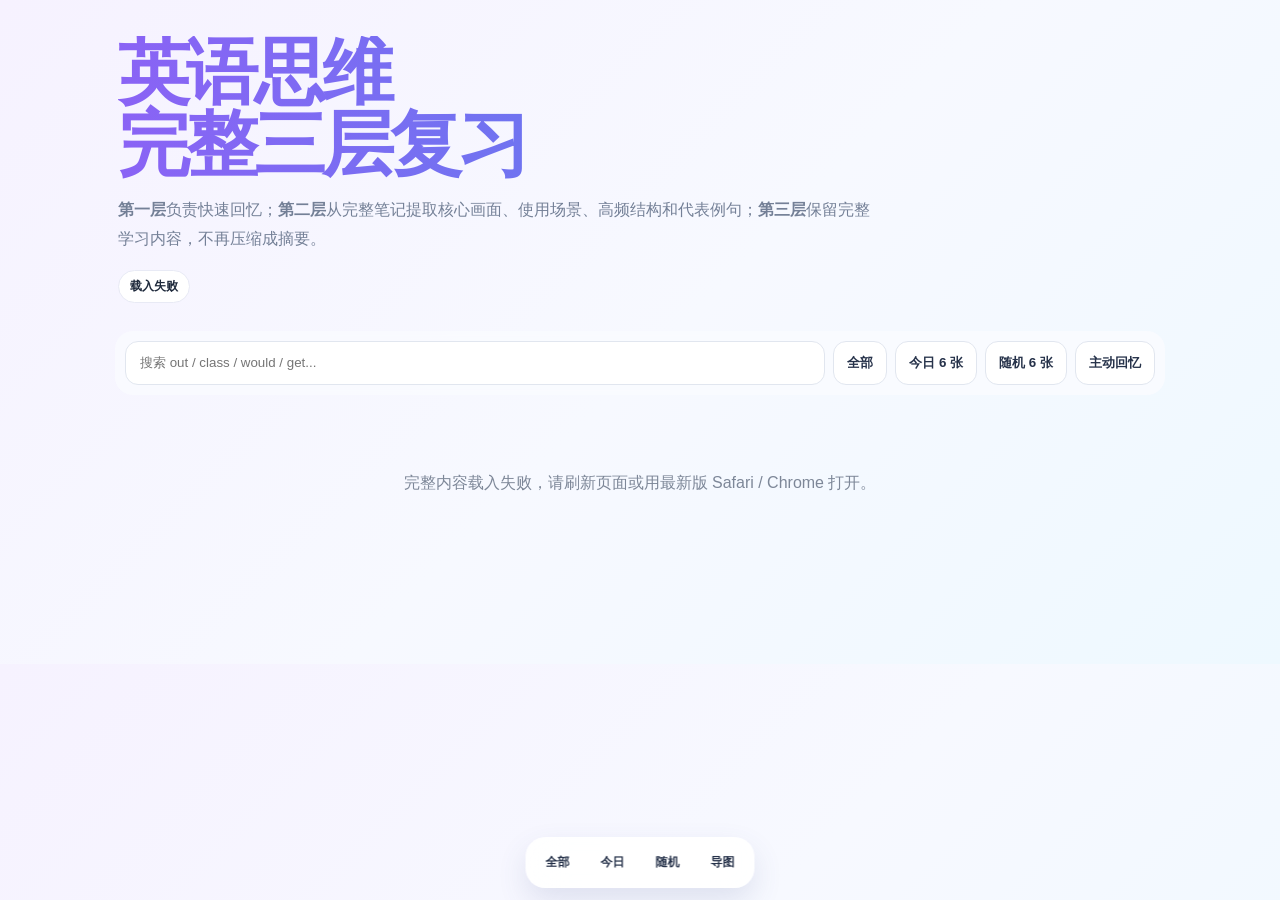
==== commit 1f9d22d9: "Point review entry to complete three-layer system" ====
--- a/review.html
+++ b/review.html
@@ -1 +1 @@
-<!doctype html><html lang="zh-CN"><head><meta charset="utf-8"><meta name="viewport" content="width=device-width,initial-scale=1"><meta http-equiv="refresh" content="0; url=review-3layer.html"><title>英语思维复习系统</title></head><body><p>正在进入新版复习系统…</p><p><a href="review-3layer.html">如果没有自动跳转，请点这里</a></p></body></html>+<!doctype html><html lang="zh-CN"><head><meta charset="utf-8"><meta name="viewport" content="width=device-width,initial-scale=1"><meta http-equiv="refresh" content="0; url=review-full.html"><title>英语思维复习系统</title></head><body><p>正在进入完整三层复习系统…</p><p><a href="review-full.html">如果没有自动跳转，请点这里</a></p></body></html>
